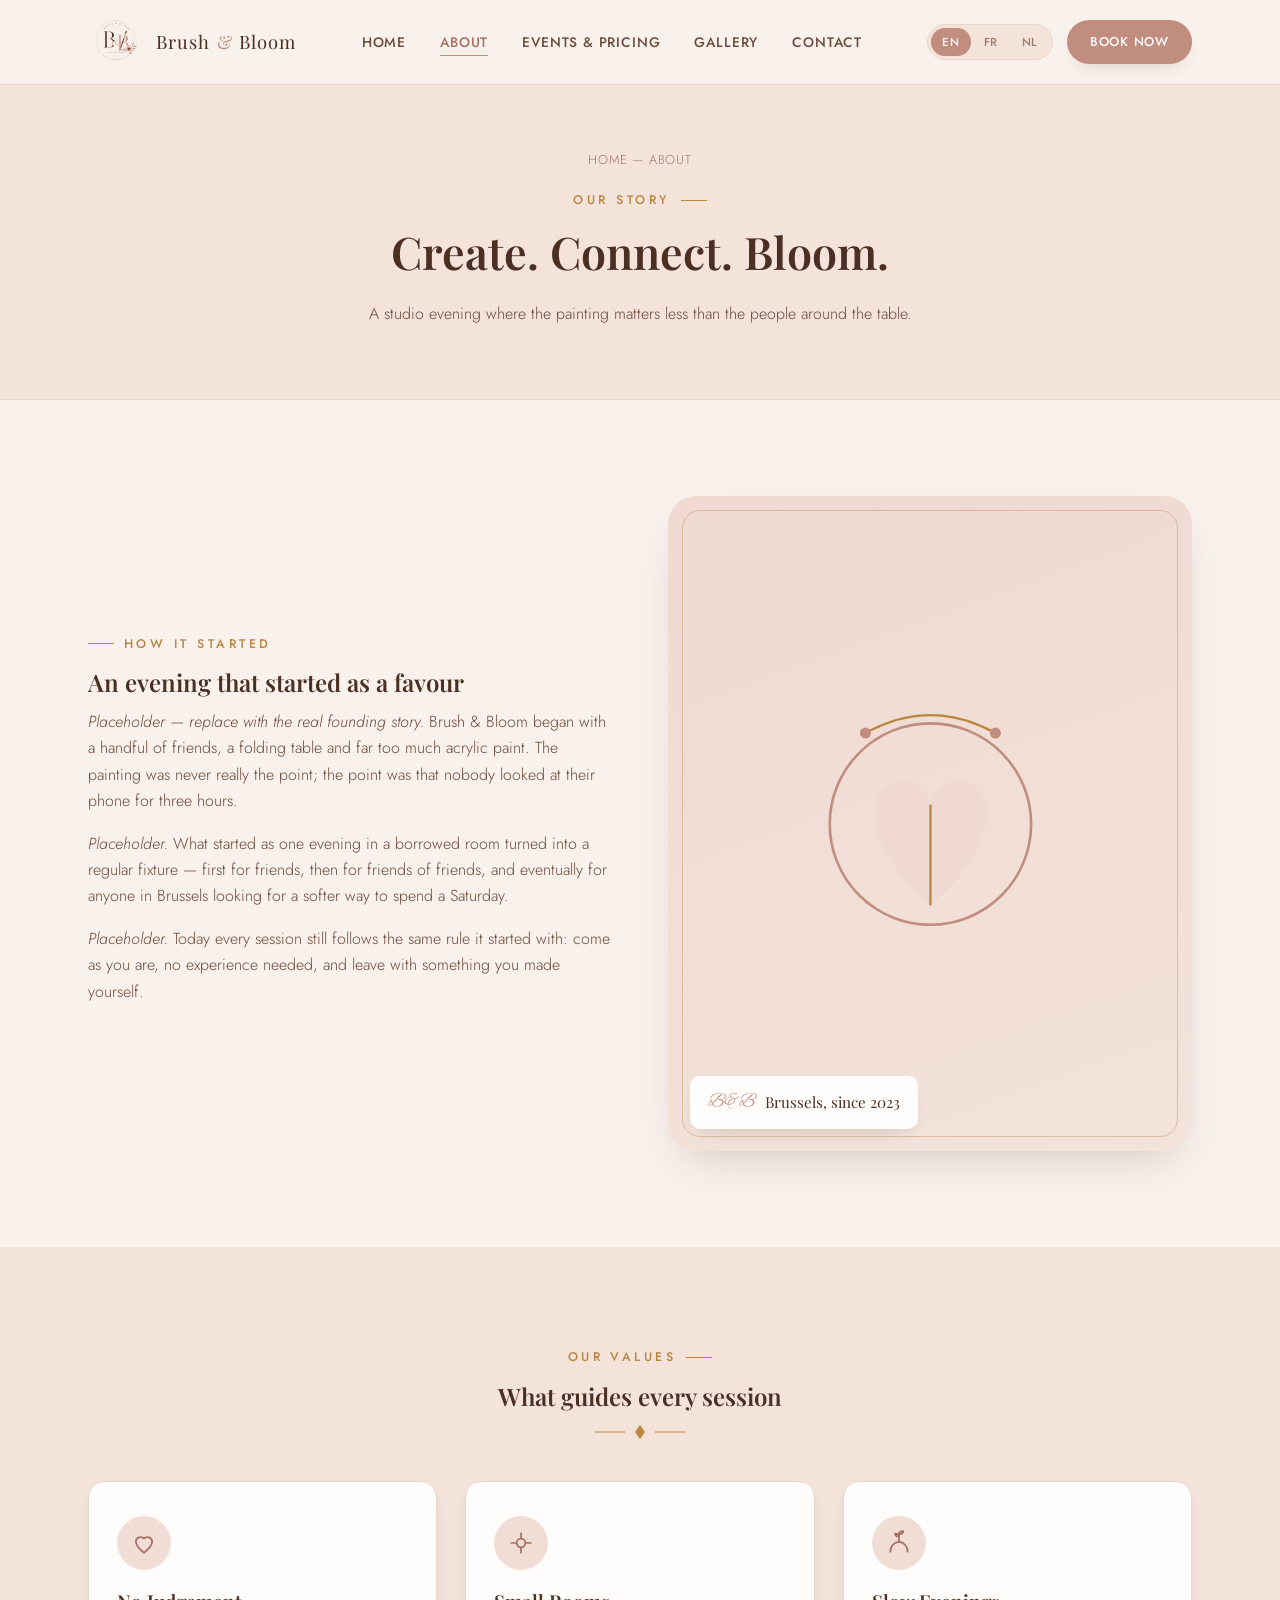
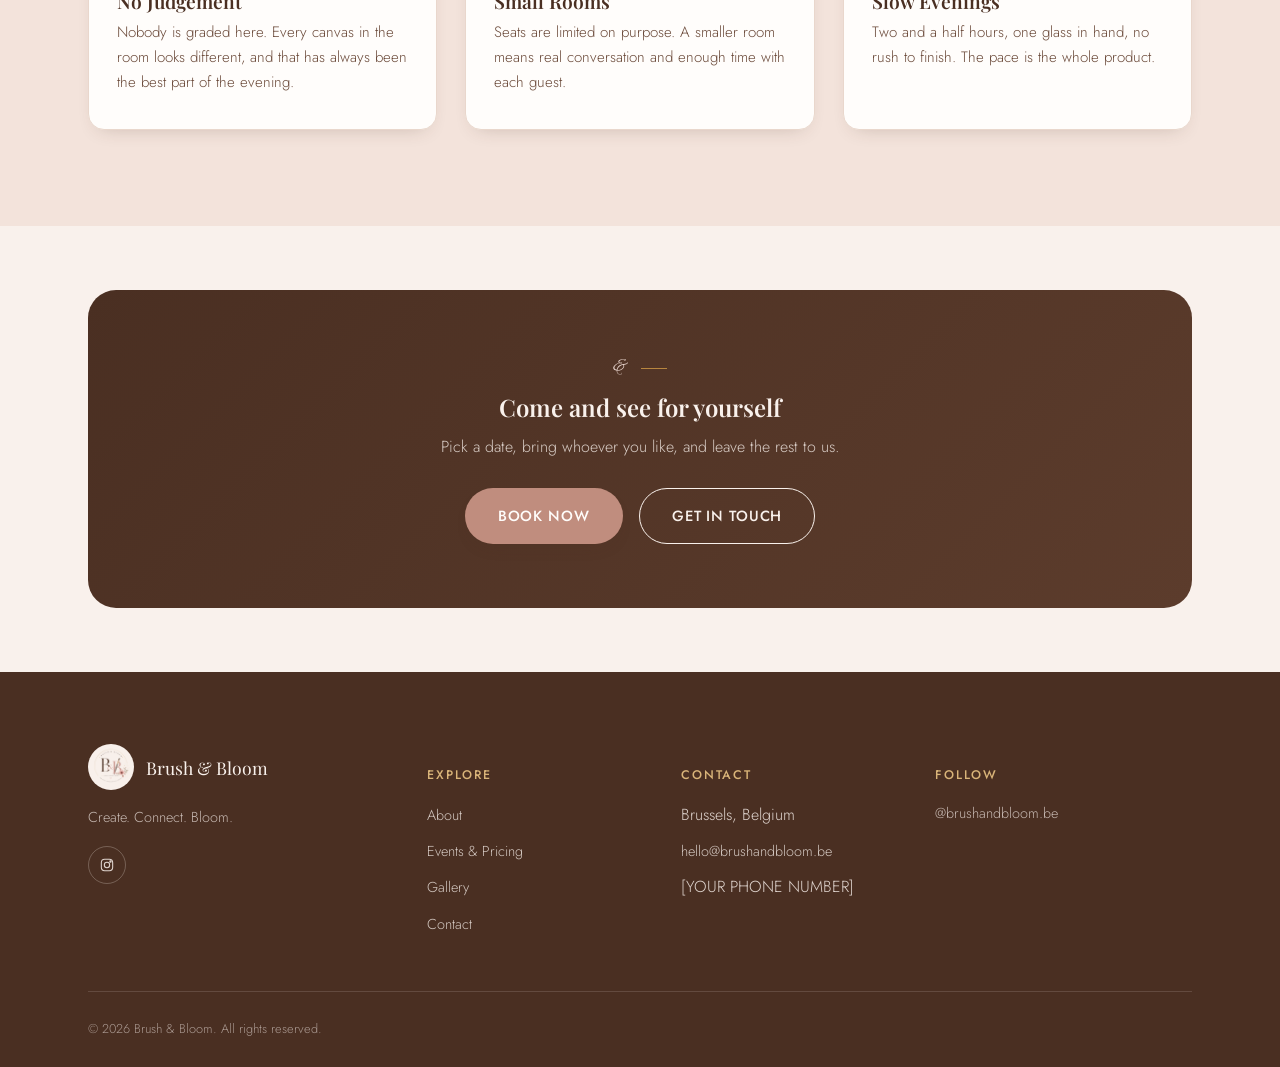
==== site/about.html @ 2450ecc4 "Build Brush & Bloom static site with booking panel Turns the design handoff into a deployable static" ====
<!DOCTYPE html>
<html lang="en">
<head>
<meta charset="UTF-8">
<meta name="viewport" content="width=device-width, initial-scale=1.0">
<title>About — Brush &amp; Bloom</title>
<meta name="description" content="The story behind Brush &amp; Bloom — relaxed paint &amp; sip evenings in Brussels, built around good company and no pressure to be an artist.">
<link rel="icon" href="images/favicon-32.png" sizes="32x32">
<link rel="apple-touch-icon" href="images/apple-touch-icon.png">
<link rel="stylesheet" href="css/style.css">
</head>
<body>

<header class="site-header">
  <div class="container">
    <nav class="nav">
      <a href="index.html" class="nav__brand">
        <img src="images/logo.png" alt="Brush & Bloom logo">
        <span class="nav__brand-text">Brush <span>&amp;</span> Bloom</span>
      </a>
      <ul class="nav__links">
        <li><a href="index.html" data-i18n="nav.home">Home</a></li>
        <li><a href="about.html" data-i18n="nav.about" aria-current="page">About</a></li>
        <li><a href="events.html" data-i18n="nav.events">Events &amp; Pricing</a></li>
        <li><a href="gallery.html" data-i18n="nav.gallery">Gallery</a></li>
        <li><a href="contact.html" data-i18n="nav.contact">Contact</a></li>
      </ul>
      <div class="nav__actions">
        <div class="lang-switch" role="group" aria-label="Language">
          <button type="button" data-lang="en" class="is-active">EN</button>
          <button type="button" data-lang="fr">FR</button>
          <button type="button" data-lang="nl">NL</button>
        </div>
        <a href="events.html#schedule" class="btn btn--primary btn--sm" data-book data-i18n="common.bookNow">Book Now</a>
        <button class="nav__toggle" aria-label="Menu" aria-expanded="false">
          <span></span><span></span><span></span>
        </button>
      </div>
    </nav>
  </div>
</header>

<main>

  <section class="page-hero">
    <div class="container" data-reveal>
      <p class="breadcrumb"><a href="index.html">Home</a> — About</p>
      <span class="eyebrow center" data-i18n="about.eyebrow">Our Story</span>
      <h1 data-i18n="about.title">Create. Connect. Bloom.</h1>
      <p class="lead max-560 mx-auto">A studio evening where the painting matters less than the people around the table.</p>
    </div>
  </section>

  <section class="section">
    <div class="container">
      <div class="grid-2" style="align-items:center;gap:56px;">
        <div data-reveal>
          <span class="eyebrow">How it started</span>
          <h2>An evening that started as a favour</h2>
          <p><em>Placeholder — replace with the real founding story.</em> Brush &amp; Bloom began with a handful of friends, a folding table and far too much acrylic paint. The painting was never really the point; the point was that nobody looked at their phone for three hours.</p>
          <p><em>Placeholder.</em> What started as one evening in a borrowed room turned into a regular fixture — first for friends, then for friends of friends, and eventually for anyone in Brussels looking for a softer way to spend a Saturday.</p>
          <p><em>Placeholder.</em> Today every session still follows the same rule it started with: come as you are, no experience needed, and leave with something you made yourself.</p>
        </div>
        <div data-reveal>
          <div class="hero__art">
            <svg viewBox="0 0 200 200" fill="none" xmlns="http://www.w3.org/2000/svg">
              <circle cx="100" cy="100" r="62" stroke="#C08D7E" stroke-width="1.6" fill="none"/>
              <path d="M100 150 C 74 128 66 108 66 94 a 17 17 0 0 1 34 -6 a 17 17 0 0 1 34 6 c 0 14 -8 34 -34 56 Z" fill="#EFD9D2"/>
              <path d="M100 88 V150" stroke="#B8863F" stroke-width="1.4"/>
              <path d="M60 44 Q 100 22 140 44" stroke="#B8863F" stroke-width="1.4" fill="none"/>
              <circle cx="60" cy="44" r="3.4" fill="#C08D7E"/>
              <circle cx="140" cy="44" r="3.4" fill="#C08D7E"/>
            </svg>
            <div class="hero__badge">
              <span class="script">B&amp;B</span>
              <span>Brussels, since 2023</span>
            </div>
          </div>
        </div>
      </div>
    </div>
  </section>

  <section class="section section--alt">
    <div class="container">
      <div class="text-center max-680 mx-auto" data-reveal>
        <span class="eyebrow center" data-i18n="about.values.eyebrow">Our Values</span>
        <h2 data-i18n="about.values.title">What guides every session</h2>
      </div>
      <div class="divider" aria-hidden="true">
        <svg viewBox="0 0 90 18" fill="none"><path d="M0 9H30" stroke="currentColor" stroke-width="1"/><path d="M60 9H90" stroke="currentColor" stroke-width="1"/><path d="M45 2 L50 9 L45 16 L40 9 Z" fill="currentColor"/></svg>
      </div>
      <div class="grid-3">
        <div class="card" data-reveal>
          <div class="card__icon">
            <svg viewBox="0 0 24 24" fill="none" stroke="currentColor" stroke-width="1.6" stroke-linecap="round" stroke-linejoin="round"><path d="M12 21c-4.5-3.5-7.5-6.8-7.5-10.2A4.3 4.3 0 0 1 12 8a4.3 4.3 0 0 1 7.5 2.8C19.5 14.2 16.5 17.5 12 21Z"/></svg>
          </div>
          <h3>No Judgement</h3>
          <p>Nobody is graded here. Every canvas in the room looks different, and that has always been the best part of the evening.</p>
        </div>
        <div class="card" data-reveal>
          <div class="card__icon">
            <svg viewBox="0 0 24 24" fill="none" stroke="currentColor" stroke-width="1.6" stroke-linecap="round" stroke-linejoin="round"><path d="M12 3v4"/><path d="M12 17v4"/><path d="M3 12h4"/><path d="M17 12h4"/><circle cx="12" cy="12" r="4"/></svg>
          </div>
          <h3>Small Rooms</h3>
          <p>Seats are limited on purpose. A smaller room means real conversation and enough time with each guest.</p>
        </div>
        <div class="card" data-reveal>
          <div class="card__icon">
            <svg viewBox="0 0 24 24" fill="none" stroke="currentColor" stroke-width="1.6" stroke-linecap="round" stroke-linejoin="round"><path d="M4 20c0-5 3.6-9 8-9s8 4 8 9"/><path d="M12 11V4"/><path d="M12 4c2.5 0 4-1.3 4-3-2.5 0-4 1.3-4 3Z"/><path d="M12 6c-2.2 0-3.6-1.1-3.6-2.6C10.6 3.4 12 4.5 12 6Z"/></svg>
          </div>
          <h3>Slow Evenings</h3>
          <p>Two and a half hours, one glass in hand, no rush to finish. The pace is the whole product.</p>
        </div>
      </div>
    </div>
  </section>

  <section class="section section--tight">
    <div class="container">
      <div class="cta-band" data-reveal>
        <span class="eyebrow center" style="color:var(--gold-soft)"><span class="script" style="color:var(--rose-pale)">&amp;</span></span>
        <h2>Come and see for yourself</h2>
        <p class="max-560 mx-auto">Pick a date, bring whoever you like, and leave the rest to us.</p>
        <div class="hero__actions" style="justify-content:center;margin-top:28px;">
          <a href="events.html#schedule" class="btn btn--primary" data-book data-i18n="common.bookNow">Book Now</a>
          <a href="contact.html" class="btn btn--outline-light" data-i18n="common.learnMore">Get in Touch</a>
        </div>
      </div>
    </div>
  </section>

</main>

<footer class="site-footer">
  <div class="container">
    <div class="footer__grid">
      <div>
        <div class="footer__brand">
          <img src="images/logo.png" alt="Brush & Bloom logo">
          <span>Brush &amp; Bloom</span>
        </div>
        <p data-i18n="footer.tagline">Create. Connect. Bloom.</p>
        <div class="social-row">
          <a href="https://www.instagram.com/brushandbloom.be/" target="_blank" rel="noopener" aria-label="Instagram">
            <svg viewBox="0 0 24 24" fill="none" stroke="currentColor" stroke-width="1.6"><rect x="3.5" y="3.5" width="17" height="17" rx="5"/><circle cx="12" cy="12" r="4"/><circle cx="17.2" cy="6.8" r="1"/></svg>
          </a>
        </div>
      </div>
      <div>
        <h5 data-i18n="footer.explore">Explore</h5>
        <ul>
          <li><a href="about.html" data-i18n="nav.about">About</a></li>
          <li><a href="events.html" data-i18n="nav.events">Events &amp; Pricing</a></li>
          <li><a href="gallery.html" data-i18n="nav.gallery">Gallery</a></li>
          <li><a href="contact.html" data-i18n="nav.contact">Contact</a></li>
        </ul>
      </div>
      <div>
        <h5 data-i18n="footer.contact">Contact</h5>
        <ul>
          <li>Brussels, Belgium</li>
          <li><a href="mailto:hello@brushandbloom.be">hello@brushandbloom.be</a></li>
          <li>[YOUR PHONE NUMBER]</li>
        </ul>
      </div>
      <div>
        <h5 data-i18n="footer.follow">Follow</h5>
        <p>@brushandbloom.be</p>
      </div>
    </div>
    <div class="footer__bottom">
      <span>&copy; <span data-year></span> Brush &amp; Bloom. <span data-i18n="footer.rights">All rights reserved.</span></span>
    </div>
  </div>
</footer>

<script src="js/sessions.js"></script>
<script src="js/booking-panel.js"></script>
<script src="js/main.js"></script>
</body>
</html>
---- site/css/style.css ----
/* =========================================================
   Brush & Bloom — Design System
   Romantic & botanical palette derived from the brand logo
   ========================================================= */

@import url('https://fonts.googleapis.com/css2?family=Playfair+Display:ital,wght@0,400;0,500;0,600;0,700;1,500&family=Cormorant+Garamond:ital,wght@0,400;0,500;0,600;1,500&family=Alex+Brush&family=Jost:wght@300;400;500;600&display=swap');

:root {
  /* Core palette — sampled from the Brush & Bloom logo */
  --cream: #f9f1ec;         /* matches logo background exactly */
  --cream-deep: #f3e3db;    /* alternating section background */
  --cream-line: #e9d7cc;    /* hairline borders on cream */
  --white: #fffdfb;

  --brown: #4a2f22;         /* headings / primary text */
  --brown-soft: #6b4a3a;    /* body copy */
  --brown-faint: #9c7d6c;   /* muted text */

  --rose: #c08d7e;          /* primary accent — buttons, links */
  --rose-deep: #a66f62;     /* hover / active */
  --rose-pale: #f0ddd6;     /* pale accent fill */

  --blush: #efd9d2;         /* card / soft block background */
  --gold: #b8863f;          /* fine accent lines, labels */
  --gold-soft: #d9b479;

  --shadow: 0 20px 45px -20px rgba(74, 47, 34, 0.25);
  --shadow-sm: 0 8px 20px -12px rgba(74, 47, 34, 0.3);

  --radius-lg: 28px;
  --radius-md: 16px;
  --radius-sm: 10px;

  --max-width: 1160px;

  --font-display: 'Playfair Display', 'Georgia', serif;
  --font-serif: 'Cormorant Garamond', 'Georgia', serif;
  --font-script: 'Alex Brush', cursive;
  --font-body: 'Jost', -apple-system, BlinkMacSystemFont, sans-serif;
}

/* ---------- Reset ---------- */
*, *::before, *::after { box-sizing: border-box; }
html { scroll-behavior: smooth; }
body {
  margin: 0;
  font-family: var(--font-body);
  color: var(--brown-soft);
  background: var(--cream);
  -webkit-font-smoothing: antialiased;
  line-height: 1.65;
  font-weight: 300;
}
img { max-width: 100%; display: block; }
a { color: inherit; text-decoration: none; }
ul { list-style: none; margin: 0; padding: 0; }
h1, h2, h3, h4 {
  font-family: var(--font-display);
  color: var(--brown);
  font-weight: 600;
  margin: 0 0 0.5em;
  line-height: 1.2;
}
p { margin: 0 0 1em; }
.container {
  max-width: var(--max-width);
  margin: 0 auto;
  padding: 0 28px;
}

/* ---------- Utility ---------- */
.eyebrow {
  display: inline-flex;
  align-items: center;
  gap: 10px;
  font-family: var(--font-body);
  font-size: 0.78rem;
  letter-spacing: 0.28em;
  text-transform: uppercase;
  color: var(--gold);
  font-weight: 500;
  margin-bottom: 14px;
}
.eyebrow::before, .eyebrow.center::after {
  content: "";
  width: 26px;
  height: 1px;
  background: var(--gold);
  display: inline-block;
}
.eyebrow.center { justify-content: center; }
.eyebrow.center::before { content: none; }

.section { padding: 96px 0; }
.section--tight { padding: 64px 0; }
.section--alt { background: var(--cream-deep); }
.section--brown {
  background: var(--brown);
  color: var(--cream);
}
.section--brown h2, .section--brown h3 { color: var(--cream); }

.text-center { text-align: center; }
.max-560 { max-width: 560px; }
.max-680 { max-width: 680px; }
.mx-auto { margin-left: auto; margin-right: auto; }

.script {
  font-family: var(--font-script);
  color: var(--rose);
  font-size: 1.6em;
  font-weight: 400;
  line-height: 1;
}

/* ---------- Buttons ---------- */
.btn {
  display: inline-flex;
  align-items: center;
  gap: 10px;
  font-family: var(--font-body);
  font-size: 0.92rem;
  letter-spacing: 0.06em;
  text-transform: uppercase;
  font-weight: 500;
  padding: 15px 32px;
  border-radius: 999px;
  border: 1px solid transparent;
  cursor: pointer;
  transition: transform 0.25s ease, box-shadow 0.25s ease, background 0.25s ease, color 0.25s ease;
}
.btn--primary {
  background: var(--rose);
  color: var(--white);
  box-shadow: var(--shadow-sm);
}
.btn--primary:hover { background: var(--rose-deep); transform: translateY(-2px); }
.btn--outline {
  background: transparent;
  border-color: var(--brown);
  color: var(--brown);
}
.btn--outline:hover { background: var(--brown); color: var(--cream); transform: translateY(-2px); }
.btn--outline-light {
  background: transparent;
  border-color: var(--cream);
  color: var(--cream);
}
.btn--outline-light:hover { background: var(--cream); color: var(--brown); }
.btn--sm { padding: 10px 22px; font-size: 0.8rem; }

/* ---------- Header / Nav ---------- */
.site-header {
  position: sticky;
  top: 0;
  z-index: 100;
  background: rgba(249, 241, 236, 0.92);
  backdrop-filter: blur(10px);
  border-bottom: 1px solid var(--cream-line);
}
.nav {
  display: flex;
  align-items: center;
  justify-content: space-between;
  padding: 14px 0;
}
.nav__brand {
  display: flex;
  align-items: center;
  gap: 12px;
}
.nav__brand img {
  height: 56px;
  width: 56px;
  border-radius: 50%;
  object-fit: cover;
}
.nav__brand-text {
  font-family: var(--font-display);
  font-size: 1.15rem;
  letter-spacing: 0.06em;
  color: var(--brown);
}
.nav__brand-text span { color: var(--rose); }
.nav__links {
  display: flex;
  align-items: center;
  gap: 34px;
}
.nav__links a {
  font-size: 0.86rem;
  letter-spacing: 0.06em;
  text-transform: uppercase;
  color: var(--brown-soft);
  font-weight: 500;
  position: relative;
  padding-bottom: 4px;
}
.nav__links a::after {
  content: "";
  position: absolute;
  left: 0; bottom: 0;
  width: 0%;
  height: 1px;
  background: var(--rose);
  transition: width 0.25s ease;
}
.nav__links a:hover::after,
.nav__links a[aria-current="page"]::after { width: 100%; }
.nav__links a[aria-current="page"] { color: var(--rose-deep); }

.nav__actions { display: flex; align-items: center; gap: 14px; }

.lang-switch {
  display: flex;
  gap: 2px;
  background: var(--cream-deep);
  border: 1px solid var(--cream-line);
  border-radius: 999px;
  padding: 3px;
}
.lang-switch button {
  border: none;
  background: transparent;
  font-family: var(--font-body);
  font-size: 0.72rem;
  letter-spacing: 0.05em;
  font-weight: 500;
  color: var(--brown-faint);
  padding: 6px 11px;
  border-radius: 999px;
  cursor: pointer;
  transition: background 0.2s ease, color 0.2s ease;
}
.lang-switch button.is-active {
  background: var(--rose);
  color: var(--white);
}

.nav__toggle {
  display: none;
  flex-direction: column;
  gap: 5px;
  background: none;
  border: none;
  cursor: pointer;
  padding: 6px;
}
.nav__toggle span {
  width: 24px;
  height: 2px;
  background: var(--brown);
  display: block;
  transition: transform 0.25s ease, opacity 0.25s ease;
}

/* ---------- Hero ---------- */
.hero {
  position: relative;
  padding: 84px 0 110px;
  overflow: hidden;
}
.hero__grid {
  display: grid;
  grid-template-columns: 1.05fr 0.95fr;
  gap: 56px;
  align-items: center;
}
.hero h1 {
  font-size: clamp(2.4rem, 4.6vw, 3.6rem);
  margin-bottom: 0.35em;
}
.hero h1 em {
  font-style: italic;
  color: var(--rose);
}
.hero p.lead {
  font-size: 1.08rem;
  color: var(--brown-soft);
  max-width: 480px;
}
.hero__actions {
  display: flex;
  gap: 16px;
  margin-top: 34px;
  flex-wrap: wrap;
}
.hero__meta {
  display: flex;
  gap: 28px;
  margin-top: 46px;
  flex-wrap: wrap;
}
.hero__meta div {
  border-left: 2px solid var(--gold-soft);
  padding-left: 14px;
}
.hero__meta strong {
  display: block;
  font-family: var(--font-display);
  font-size: 1.5rem;
  color: var(--brown);
}
.hero__meta span {
  font-size: 0.78rem;
  letter-spacing: 0.05em;
  text-transform: uppercase;
  color: var(--brown-faint);
}

.hero__art {
  position: relative;
  aspect-ratio: 4/5;
  border-radius: var(--radius-lg);
  background: linear-gradient(160deg, var(--blush) 0%, var(--cream-deep) 100%);
  display: flex;
  align-items: center;
  justify-content: center;
  box-shadow: var(--shadow);
  overflow: hidden;
}
.hero__art svg { width: 62%; height: 62%; }
.hero__art::after {
  content: "";
  position: absolute;
  inset: 14px;
  border: 1px solid rgba(184, 134, 63, 0.4);
  border-radius: calc(var(--radius-lg) - 10px);
  pointer-events: none;
}
.hero__badge {
  position: absolute;
  bottom: 22px;
  left: 22px;
  background: var(--white);
  border-radius: var(--radius-sm);
  padding: 14px 18px;
  box-shadow: var(--shadow-sm);
  display: flex;
  align-items: center;
  gap: 10px;
  font-family: var(--font-display);
  font-size: 0.95rem;
  color: var(--brown);
}
.hero__badge span.script { font-size: 1.3em; }

/* ---------- Feature / Info cards ---------- */
.grid-3 {
  display: grid;
  grid-template-columns: repeat(3, 1fr);
  gap: 28px;
}
.grid-2 {
  display: grid;
  grid-template-columns: 1fr 1fr;
  gap: 40px;
  align-items: center;
}
.card {
  background: var(--white);
  border-radius: var(--radius-md);
  padding: 34px 28px;
  box-shadow: var(--shadow-sm);
  border: 1px solid var(--cream-line);
}
.card__icon {
  width: 54px;
  height: 54px;
  border-radius: 50%;
  background: var(--rose-pale);
  display: flex;
  align-items: center;
  justify-content: center;
  margin-bottom: 20px;
  color: var(--rose-deep);
}
.card__icon svg { width: 26px; height: 26px; }
.card h3 { font-size: 1.2rem; margin-bottom: 0.4em; }
.card p { font-size: 0.94rem; color: var(--brown-soft); margin-bottom: 0; }

/* ---------- Steps ---------- */
.steps {
  display: grid;
  grid-template-columns: repeat(4, 1fr);
  gap: 24px;
  counter-reset: step;
}
.step {
  text-align: center;
  padding: 0 10px;
}
.step__num {
  counter-increment: step;
  width: 46px;
  height: 46px;
  margin: 0 auto 18px;
  border-radius: 50%;
  border: 1px solid var(--gold);
  color: var(--gold);
  font-family: var(--font-display);
  display: flex;
  align-items: center;
  justify-content: center;
  font-size: 1.05rem;
}
.step__num::before { content: counter(step); }
.step h4 { font-size: 1.05rem; margin-bottom: 0.35em; }
.step p { font-size: 0.9rem; color: var(--brown-faint); }

/* ---------- Divider ---------- */
.divider {
  display: flex;
  align-items: center;
  justify-content: center;
  gap: 16px;
  margin: 8px 0 40px;
}
.divider svg { width: 90px; height: 18px; color: var(--gold); }

/* ---------- Testimonials ---------- */
.testimonial {
  background: var(--white);
  border-radius: var(--radius-md);
  padding: 32px;
  box-shadow: var(--shadow-sm);
  border: 1px solid var(--cream-line);
  height: 100%;
}
.testimonial__stars { color: var(--gold); letter-spacing: 3px; margin-bottom: 14px; font-size: 0.95rem; }
.testimonial p.quote {
  font-family: var(--font-serif);
  font-size: 1.18rem;
  font-style: italic;
  color: var(--brown);
}
.testimonial__author {
  display: flex;
  align-items: center;
  gap: 12px;
  margin-top: 18px;
}
.testimonial__avatar {
  width: 42px; height: 42px; border-radius: 50%;
  background: var(--rose-pale);
  display: flex; align-items: center; justify-content: center;
  font-family: var(--font-display);
  color: var(--rose-deep);
  font-size: 0.95rem;
}
.testimonial__author strong { display: block; font-size: 0.92rem; color: var(--brown); }
.testimonial__author span { font-size: 0.78rem; color: var(--brown-faint); }

/* ---------- CTA band ---------- */
.cta-band {
  border-radius: var(--radius-lg);
  background: linear-gradient(135deg, var(--brown) 0%, #5c3c2c 100%);
  color: var(--cream);
  padding: 64px 56px;
  text-align: center;
  position: relative;
  overflow: hidden;
}
.cta-band h2 { color: var(--cream); }
.cta-band p { color: rgba(249, 241, 236, 0.8); }

/* ---------- Footer ---------- */
.site-footer {
  background: var(--brown);
  color: rgba(249, 241, 236, 0.85);
  padding: 72px 0 28px;
}
.footer__grid {
  display: grid;
  grid-template-columns: 1.4fr 1fr 1fr 1.2fr;
  gap: 40px;
  padding-bottom: 44px;
  border-bottom: 1px solid rgba(249, 241, 236, 0.14);
}
.footer__brand { display: flex; align-items: center; gap: 12px; margin-bottom: 16px; }
.footer__brand img { height: 46px; width: 46px; border-radius: 50%; }
.footer__brand span { font-family: var(--font-display); font-size: 1.1rem; color: var(--cream); }
.site-footer h5 {
  font-family: var(--font-body);
  font-size: 0.78rem;
  letter-spacing: 0.14em;
  text-transform: uppercase;
  color: var(--gold-soft);
  margin-bottom: 16px;
  font-weight: 500;
}
.site-footer p { font-size: 0.9rem; color: rgba(249, 241, 236, 0.7); }
.site-footer ul li { margin-bottom: 10px; }
.site-footer ul li a { font-size: 0.9rem; color: rgba(249, 241, 236, 0.78); transition: color 0.2s ease; }
.site-footer ul li a:hover { color: var(--cream); }
.social-row { display: flex; gap: 12px; margin-top: 16px; }
.social-row a {
  width: 38px; height: 38px;
  border: 1px solid rgba(249, 241, 236, 0.25);
  border-radius: 50%;
  display: flex; align-items: center; justify-content: center;
  transition: background 0.2s ease, border-color 0.2s ease;
}
.social-row a:hover { background: var(--rose); border-color: var(--rose); }
.social-row svg { width: 16px; height: 16px; }
.footer__bottom {
  display: flex;
  justify-content: space-between;
  align-items: center;
  padding-top: 26px;
  font-size: 0.8rem;
  color: rgba(249, 241, 236, 0.55);
  flex-wrap: wrap;
  gap: 10px;
}
.footer__bottom a { color: rgba(249, 241, 236, 0.7); }

/* ---------- Page header (inner pages) ---------- */
.page-hero {
  padding: 64px 0 56px;
  text-align: center;
  background: var(--cream-deep);
  border-bottom: 1px solid var(--cream-line);
}
.page-hero h1 { font-size: clamp(2rem, 4vw, 2.8rem); }
.breadcrumb {
  font-size: 0.8rem;
  letter-spacing: 0.06em;
  text-transform: uppercase;
  color: var(--brown-faint);
  margin-bottom: 16px;
}
.breadcrumb a { color: var(--rose-deep); }

/* ---------- Gallery ---------- */
.gallery-grid {
  display: grid;
  grid-template-columns: repeat(3, 1fr);
  gap: 22px;
}
.gallery-grid .g-tall { grid-row: span 2; }
.gallery-tile {
  position: relative;
  border-radius: var(--radius-md);
  overflow: hidden;
  display: flex;
  align-items: center;
  justify-content: center;
  min-height: 220px;
  box-shadow: var(--shadow-sm);
}
.gallery-tile svg { width: 40%; height: 40%; opacity: 0.9; }
.gallery-tile .g-caption {
  position: absolute;
  left: 0; right: 0; bottom: 0;
  padding: 16px 18px;
  background: linear-gradient(0deg, rgba(74,47,34,0.55), transparent);
  color: var(--cream);
  font-size: 0.82rem;
  letter-spacing: 0.04em;
  opacity: 0;
  transform: translateY(6px);
  transition: opacity 0.25s ease, transform 0.25s ease;
}
.gallery-tile:hover .g-caption { opacity: 1; transform: translateY(0); }
.gallery-note {
  background: var(--blush);
  border: 1px dashed var(--rose);
  border-radius: var(--radius-md);
  padding: 22px 26px;
  font-size: 0.92rem;
  color: var(--brown-soft);
  margin-top: 40px;
}

/* ---------- Pricing ---------- */
.pricing-grid {
  display: grid;
  grid-template-columns: repeat(3, 1fr);
  gap: 28px;
  align-items: stretch;
}
.price-card {
  background: var(--white);
  border-radius: var(--radius-md);
  padding: 38px 30px;
  border: 1px solid var(--cream-line);
  box-shadow: var(--shadow-sm);
  display: flex;
  flex-direction: column;
  height: 100%;
}
.price-card--featured {
  background: var(--brown);
  color: var(--cream);
  transform: translateY(-10px);
  box-shadow: var(--shadow);
}
.price-card--featured h3, .price-card--featured .price-card__amount { color: var(--cream); }
.price-card--featured .price-card__desc { color: rgba(249,241,236,0.75); }
.price-card--featured ul li { border-color: rgba(249,241,236,0.15); }
.price-card__tag {
  align-self: flex-start;
  background: var(--rose);
  color: var(--white);
  font-size: 0.7rem;
  letter-spacing: 0.08em;
  text-transform: uppercase;
  padding: 5px 12px;
  border-radius: 999px;
  margin-bottom: 16px;
}
.price-card__amount {
  font-family: var(--font-display);
  font-size: 2.3rem;
  color: var(--brown);
  margin: 6px 0 4px;
}
.price-card__amount span { font-size: 0.95rem; font-family: var(--font-body); color: var(--brown-faint); }
.price-card__desc { font-size: 0.9rem; color: var(--brown-faint); margin-bottom: 22px; }
.price-card ul { margin-bottom: 26px; flex-grow: 1; }
.price-card ul li {
  padding: 10px 0;
  border-bottom: 1px solid var(--cream-line);
  font-size: 0.9rem;
  display: flex;
  gap: 10px;
  align-items: flex-start;
}
.price-card ul li svg { width: 16px; height: 16px; margin-top: 3px; flex-shrink: 0; color: var(--rose); }
.price-card--featured ul li svg { color: var(--gold-soft); }

/* ---------- Event schedule list ---------- */
.event-row {
  display: grid;
  grid-template-columns: 110px 1fr auto;
  gap: 24px;
  align-items: center;
  padding: 22px 0;
  border-bottom: 1px solid var(--cream-line);
}
.event-row:first-child { border-top: 1px solid var(--cream-line); }
.event-row__date {
  background: var(--blush);
  border-radius: var(--radius-sm);
  text-align: center;
  padding: 10px 6px;
}
.event-row__date strong { display: block; font-family: var(--font-display); font-size: 1.4rem; color: var(--brown); }
.event-row__date span { font-size: 0.72rem; text-transform: uppercase; letter-spacing: 0.06em; color: var(--rose-deep); }
.event-row h4 { margin-bottom: 4px; font-size: 1.1rem; }
.event-row p { margin: 0; font-size: 0.86rem; color: var(--brown-faint); }
.tag-row { display: flex; gap: 8px; margin-top: 8px; }
.tag {
  font-size: 0.72rem;
  letter-spacing: 0.04em;
  text-transform: uppercase;
  background: var(--cream-deep);
  color: var(--brown-soft);
  padding: 4px 10px;
  border-radius: 999px;
}

/* ---------- FAQ ---------- */
.faq-item {
  border-bottom: 1px solid var(--cream-line);
}
.faq-item summary {
  cursor: pointer;
  list-style: none;
  padding: 22px 0;
  font-family: var(--font-display);
  font-size: 1.05rem;
  color: var(--brown);
  display: flex;
  justify-content: space-between;
  align-items: center;
  gap: 20px;
}
.faq-item summary::-webkit-details-marker { display: none; }
.faq-item summary .faq-icon {
  flex-shrink: 0;
  width: 28px; height: 28px;
  border-radius: 50%;
  border: 1px solid var(--rose);
  color: var(--rose);
  display: flex; align-items: center; justify-content: center;
  transition: transform 0.25s ease, background 0.25s ease, color 0.25s ease;
  font-size: 1rem;
}
.faq-item[open] summary .faq-icon { transform: rotate(45deg); background: var(--rose); color: var(--white); }
.faq-item p { padding-bottom: 22px; margin: 0; color: var(--brown-soft); font-size: 0.94rem; max-width: 720px; }

/* ---------- Forms ---------- */
.form-grid {
  display: grid;
  grid-template-columns: 1fr 1fr;
  gap: 20px;
}
.form-field { display: flex; flex-direction: column; gap: 8px; margin-bottom: 20px; }
.form-field.full { grid-column: 1 / -1; }
.form-field label {
  font-size: 0.78rem;
  letter-spacing: 0.06em;
  text-transform: uppercase;
  color: var(--brown-faint);
  font-weight: 500;
}
.form-field input,
.form-field select,
.form-field textarea {
  font-family: var(--font-body);
  font-size: 0.96rem;
  padding: 13px 16px;
  border: 1px solid var(--cream-line);
  border-radius: var(--radius-sm);
  background: var(--white);
  color: var(--brown);
  resize: vertical;
}
.form-field input:focus,
.form-field select:focus,
.form-field textarea:focus {
  outline: none;
  border-color: var(--rose);
  box-shadow: 0 0 0 3px var(--rose-pale);
}
.form-note { font-size: 0.82rem; color: var(--brown-faint); margin-top: 10px; }

.contact-info-card {
  background: var(--white);
  border-radius: var(--radius-md);
  padding: 32px;
  border: 1px solid var(--cream-line);
  box-shadow: var(--shadow-sm);
}
.contact-info-row {
  display: flex;
  gap: 16px;
  align-items: flex-start;
  padding: 16px 0;
  border-bottom: 1px solid var(--cream-line);
}
.contact-info-row:last-child { border-bottom: none; }
.contact-info-row .card__icon { margin-bottom: 0; width: 44px; height: 44px; flex-shrink: 0; }
.contact-info-row h5 { margin: 0 0 4px; font-family: var(--font-display); font-size: 1rem; color: var(--brown); }
.contact-info-row p { margin: 0; font-size: 0.9rem; }
.map-frame {
  border-radius: var(--radius-md);
  overflow: hidden;
  border: 1px solid var(--cream-line);
  aspect-ratio: 16/9;
  background: var(--cream-deep);
  display: flex;
  align-items: center;
  justify-content: center;
  color: var(--brown-faint);
  font-size: 0.85rem;
  text-align: center;
  padding: 20px;
}

/* ---------- Entrance animation ----------
   Pure CSS, runs on load — never depends on scroll position or JS,
   so content is always visible (fill-mode: both keeps the end state,
   and everything is visible by default outside the media query). */
@media (prefers-reduced-motion: no-preference) {
  [data-reveal] {
    animation: reveal-fade 0.7s ease both;
  }
  @keyframes reveal-fade {
    from { opacity: 0; transform: translateY(14px); }
    to { opacity: 1; transform: translateY(0); }
  }
}

/* ---------- Responsive ---------- */
@media (max-width: 980px) {
  .hero__grid { grid-template-columns: 1fr; }
  .hero__art { max-width: 460px; margin: 0 auto; }
  .grid-3, .steps, .pricing-grid { grid-template-columns: repeat(2, 1fr); }
  .footer__grid { grid-template-columns: 1fr 1fr; }
  .gallery-grid { grid-template-columns: repeat(2, 1fr); }
  .price-card--featured { transform: none; }
  .grid-2 { grid-template-columns: 1fr; }
}

@media (max-width: 760px) {
  .nav__links, .nav__actions .lang-switch { display: none; }
  .nav__toggle { display: flex; }
  .nav.is-open .nav__links {
    display: flex;
    flex-direction: column;
    position: absolute;
    top: 100%;
    left: 0; right: 0;
    background: var(--cream);
    padding: 24px 28px 30px;
    border-bottom: 1px solid var(--cream-line);
    gap: 18px;
    box-shadow: var(--shadow-sm);
  }
  .nav.is-open .nav__actions .lang-switch { display: flex; margin-top: 4px; }
  .grid-3, .steps, .pricing-grid, .gallery-grid { grid-template-columns: 1fr; }
  .price-card--featured { transform: none; }
  .footer__grid { grid-template-columns: 1fr; gap: 30px; }
  .event-row { grid-template-columns: 70px 1fr; }
  .event-row .btn { grid-column: 1 / -1; justify-self: start; margin-top: 6px; }
  .form-grid { grid-template-columns: 1fr; }
  .cta-band { padding: 48px 26px; }
  .section { padding: 64px 0; }
}

/* =========================================================
   Booking panel — site-wide slide-over
   Recreated from `Booking Panel.dc.html` using the tokens
   above instead of the prototype's inline styles.
   ========================================================= */

/* The handoff specifies z-index 90/91, which was measured against the
   prototype's static page shell. The real site's header is sticky at
   z-index 100, so the panel sits above that instead. */
.bb-scrim {
  position: fixed;
  inset: 0;
  z-index: 200;
  background: rgba(74, 47, 34, 0.42);
  backdrop-filter: blur(2px);
  border: 0;
  padding: 0;
  width: 100%;
  cursor: pointer;
  animation: bbFade 0.25s ease;
}

.bb-panel {
  position: fixed;
  top: 0; right: 0; bottom: 0;
  z-index: 201;
  width: 100%;
  max-width: 468px;
  background: var(--white);
  box-shadow: -30px 0 60px -30px rgba(74, 47, 34, 0.45);
  display: flex;
  flex-direction: column;
  animation: bbSlide 0.32s cubic-bezier(0.22, 1, 0.36, 1);
}

@keyframes bbFade  { from { opacity: 0; }                               to { opacity: 1; } }
@keyframes bbSlide { from { transform: translateX(32px); opacity: 0; }  to { transform: translateX(0); opacity: 1; } }
@keyframes bbStep  { from { transform: translateY(8px);  opacity: 0; }  to { transform: translateY(0);  opacity: 1; } }

/* ---------- Header ---------- */
.bb-panel__header {
  display: flex;
  justify-content: space-between;
  align-items: flex-start;
  gap: 20px;
  padding: 22px 28px 18px;
  border-bottom: 1px solid var(--cream-line);
}
.bb-counter {
  display: block;
  font-size: 0.72rem;
  letter-spacing: 0.22em;
  text-transform: uppercase;
  color: var(--gold);
  font-weight: 500;
  margin-bottom: 6px;
}
.bb-title {
  font-family: var(--font-display);
  font-weight: 600;
  font-size: 1.32rem;
  color: var(--brown);
  line-height: 1.2;
  margin: 0;
}
.bb-title:focus { outline: none; }
.bb-close {
  flex-shrink: 0;
  width: 34px;
  height: 34px;
  border-radius: 50%;
  border: 1px solid var(--cream-line);
  background: transparent;
  color: var(--brown-faint);
  font-size: 1.1rem;
  line-height: 1;
  cursor: pointer;
  display: flex;
  align-items: center;
  justify-content: center;
  transition: background 0.2s ease, color 0.2s ease;
}
.bb-close:hover { background: var(--cream-deep); color: var(--brown); }

/* ---------- Progress rail ---------- */
.bb-rail {
  display: flex;
  gap: 6px;
  padding: 14px 28px 0;
}
.bb-rail span {
  flex: 1;
  height: 3px;
  border-radius: 999px;
  background: var(--cream-line);
  transition: background 0.3s ease;
}
.bb-rail span.is-done { background: var(--rose); }

/* ---------- Body ---------- */
.bb-body {
  flex: 1;
  overflow-y: auto;
  padding: 26px 28px 30px;
  animation: bbStep 0.3s ease;
}

/* ---------- Step 1: session cards ---------- */
.bb-session {
  display: grid;
  grid-template-columns: 52px 1fr auto;
  gap: 14px;
  align-items: center;
  width: 100%;
  text-align: left;
  padding: 14px 16px;
  border: 1px solid var(--cream-line);
  border-radius: 14px;
  background: var(--white);
  cursor: pointer;
  margin-bottom: 12px;
  font-family: inherit;
  transition: border-color 0.2s ease, background 0.2s ease;
}
.bb-session:hover { border-color: var(--rose); background: var(--cream); }
.bb-session__date {
  background: var(--blush);
  border-radius: 9px;
  text-align: center;
  padding: 7px 4px;
}
.bb-session__date strong { display: block; font-family: var(--font-display); font-size: 1.05rem; color: var(--brown); }
.bb-session__date span { font-size: 0.62rem; text-transform: uppercase; letter-spacing: 0.08em; color: var(--rose-deep); }
.bb-session__title { font-family: var(--font-display); font-size: 0.98rem; color: var(--brown); margin: 0 0 2px; }
.bb-session__meta { font-size: 0.8rem; color: var(--brown-faint); margin: 0; }
.bb-session__price { font-family: var(--font-display); font-size: 0.98rem; color: var(--rose-deep); }

/* ---------- Step 2: seats ---------- */
.bb-summary {
  background: var(--cream);
  border: 1px solid var(--cream-line);
  border-radius: 14px;
  padding: 18px 20px;
}
.bb-summary h4 { font-size: 1.05rem; margin: 0 0 6px; }
.bb-summary p { margin: 0; font-size: 0.86rem; color: var(--brown-faint); }

.bb-label {
  display: block;
  font-size: 0.76rem;
  letter-spacing: 0.14em;
  text-transform: uppercase;
  color: var(--brown-faint);
  font-weight: 500;
  margin: 26px 0 12px;
}

.bb-stepper {
  display: flex;
  align-items: center;
  justify-content: space-between;
  border: 1px solid var(--cream-line);
  border-radius: 14px;
  padding: 12px 16px;
}
.bb-stepper button {
  width: 40px;
  height: 40px;
  border-radius: 50%;
  border: 1px solid var(--cream-line);
  background: transparent;
  color: var(--brown);
  font-size: 1.2rem;
  line-height: 1;
  cursor: pointer;
  transition: background 0.2s ease;
}
.bb-stepper button:hover { background: var(--cream-deep); }
.bb-stepper button:disabled { opacity: 0.4; cursor: not-allowed; }
.bb-stepper button:disabled:hover { background: transparent; }
.bb-stepper__count { text-align: center; }
.bb-stepper__count strong {
  display: block;
  font-family: var(--font-display);
  font-weight: 600;
  font-size: 1.6rem;
  color: var(--brown);
  line-height: 1.1;
}
.bb-stepper__count span {
  font-size: 0.76rem;
  letter-spacing: 0.08em;
  text-transform: uppercase;
  color: var(--brown-faint);
}
.bb-hint { font-size: 0.82rem; color: var(--brown-faint); margin: 12px 0 0; }

.bb-total {
  display: flex;
  justify-content: space-between;
  align-items: baseline;
  margin-top: 26px;
  padding-top: 18px;
  border-top: 1px solid var(--cream-line);
}
.bb-total__math { font-size: 0.88rem; color: var(--brown-faint); }
.bb-total__sum { font-family: var(--font-display); font-weight: 600; font-size: 1.5rem; color: var(--brown); }

/* ---------- Step 3: details ---------- */
.bb-intro { font-size: 0.92rem; margin: 0 0 20px; }
.bb-fields { display: grid; grid-template-columns: 1fr 1fr; gap: 16px; }
.bb-field { display: flex; flex-direction: column; gap: 7px; }
.bb-field.full { grid-column: 1 / -1; }
.bb-field label {
  font-size: 0.74rem;
  letter-spacing: 0.08em;
  text-transform: uppercase;
  color: var(--brown-faint);
  font-weight: 500;
}
.bb-field input {
  font-family: var(--font-body);
  font-size: 0.95rem;
  padding: 12px 15px;
  border: 1px solid var(--cream-line);
  border-radius: var(--radius-sm);
  background: var(--white);
  color: var(--brown);
}
.bb-field input:focus {
  border-color: var(--rose);
  box-shadow: 0 0 0 3px var(--rose-pale);
  outline: none;
}
.bb-field input[aria-invalid="true"] { border-color: var(--rose-deep); }

.bb-optin {
  display: flex;
  gap: 11px;
  align-items: flex-start;
  margin-top: 22px;
  font-size: 0.86rem;
  color: var(--brown-soft);
  cursor: pointer;
}
.bb-optin input {
  width: 16px;
  height: 16px;
  margin: 4px 0 0;
  accent-color: var(--rose);
  flex-shrink: 0;
}

.bb-error {
  font-size: 0.86rem;
  color: var(--rose-deep);
  background: var(--rose-pale);
  border-radius: var(--radius-sm);
  padding: 11px 14px;
  margin-top: 18px;
}

/* ---------- Step 4: review ---------- */
.bb-review__rows { margin-top: 16px; border-top: 1px solid var(--cream-line); padding-top: 14px; }
.bb-review__row {
  display: flex;
  justify-content: space-between;
  gap: 18px;
  font-size: 0.88rem;
  margin-bottom: 9px;
}
.bb-review__row span { color: var(--brown-faint); flex-shrink: 0; }
.bb-review__row strong { color: var(--brown); font-weight: 400; text-align: right; word-break: break-word; }
.bb-review__total {
  display: flex;
  justify-content: space-between;
  align-items: baseline;
  margin-top: 14px;
  padding-top: 14px;
  border-top: 1px solid var(--cream-line);
}
.bb-review__total span { font-size: 0.88rem; color: var(--brown-faint); }
.bb-review__total strong { font-family: var(--font-display); font-weight: 600; font-size: 1.35rem; color: var(--brown); }

.bb-note {
  margin-top: 22px;
  border: 1px dashed var(--rose);
  border-radius: 14px;
  padding: 20px;
}
.bb-note__eyebrow {
  display: block;
  font-size: 0.74rem;
  letter-spacing: 0.16em;
  text-transform: uppercase;
  color: var(--gold);
  font-weight: 500;
  margin-bottom: 14px;
}
.bb-note ol { display: flex; flex-direction: column; gap: 11px; counter-reset: bbnote; }
.bb-note li {
  display: flex;
  gap: 12px;
  font-size: 0.88rem;
  color: var(--brown-soft);
  counter-increment: bbnote;
}
.bb-note li::before {
  content: counter(bbnote) ".";
  font-family: var(--font-display);
  color: var(--rose);
  flex-shrink: 0;
}
.bb-note p { margin: 0; font-size: 0.88rem; color: var(--brown-soft); }

/* ---------- Footer ---------- */
.bb-panel__footer {
  border-top: 1px solid var(--cream-line);
  padding: 18px 28px 22px;
  background: var(--white);
}
.bb-panel__footer .btn { width: 100%; justify-content: center; }
.bb-panel__footer .btn:disabled {
  opacity: 0.45;
  cursor: not-allowed;
  transform: none;
  background: var(--rose);
}
.bb-actions {
  display: flex;
  justify-content: center;
  align-items: center;
  gap: 18px;
  margin-top: 14px;
  flex-wrap: wrap;
}
.bb-back {
  border: 0;
  background: none;
  font-family: var(--font-body);
  font-size: 0.82rem;
  color: var(--brown-faint);
  cursor: pointer;
  padding: 0;
  transition: color 0.2s ease;
}
.bb-back:hover { color: var(--brown); }
.bb-reassure { font-size: 0.76rem; color: #c4a99a; white-space: nowrap; }

/* Scroll lock while the panel is open */
body.bb-open { overflow: hidden; }

@media (prefers-reduced-motion: reduce) {
  .bb-scrim, .bb-panel, .bb-body { animation: none; }
}

@media (max-width: 420px) {
  .bb-panel__header, .bb-rail, .bb-body, .bb-panel__footer { padding-left: 20px; padding-right: 20px; }
  .bb-fields { grid-template-columns: 1fr; }
  .bb-reassure { white-space: normal; text-align: center; }
}
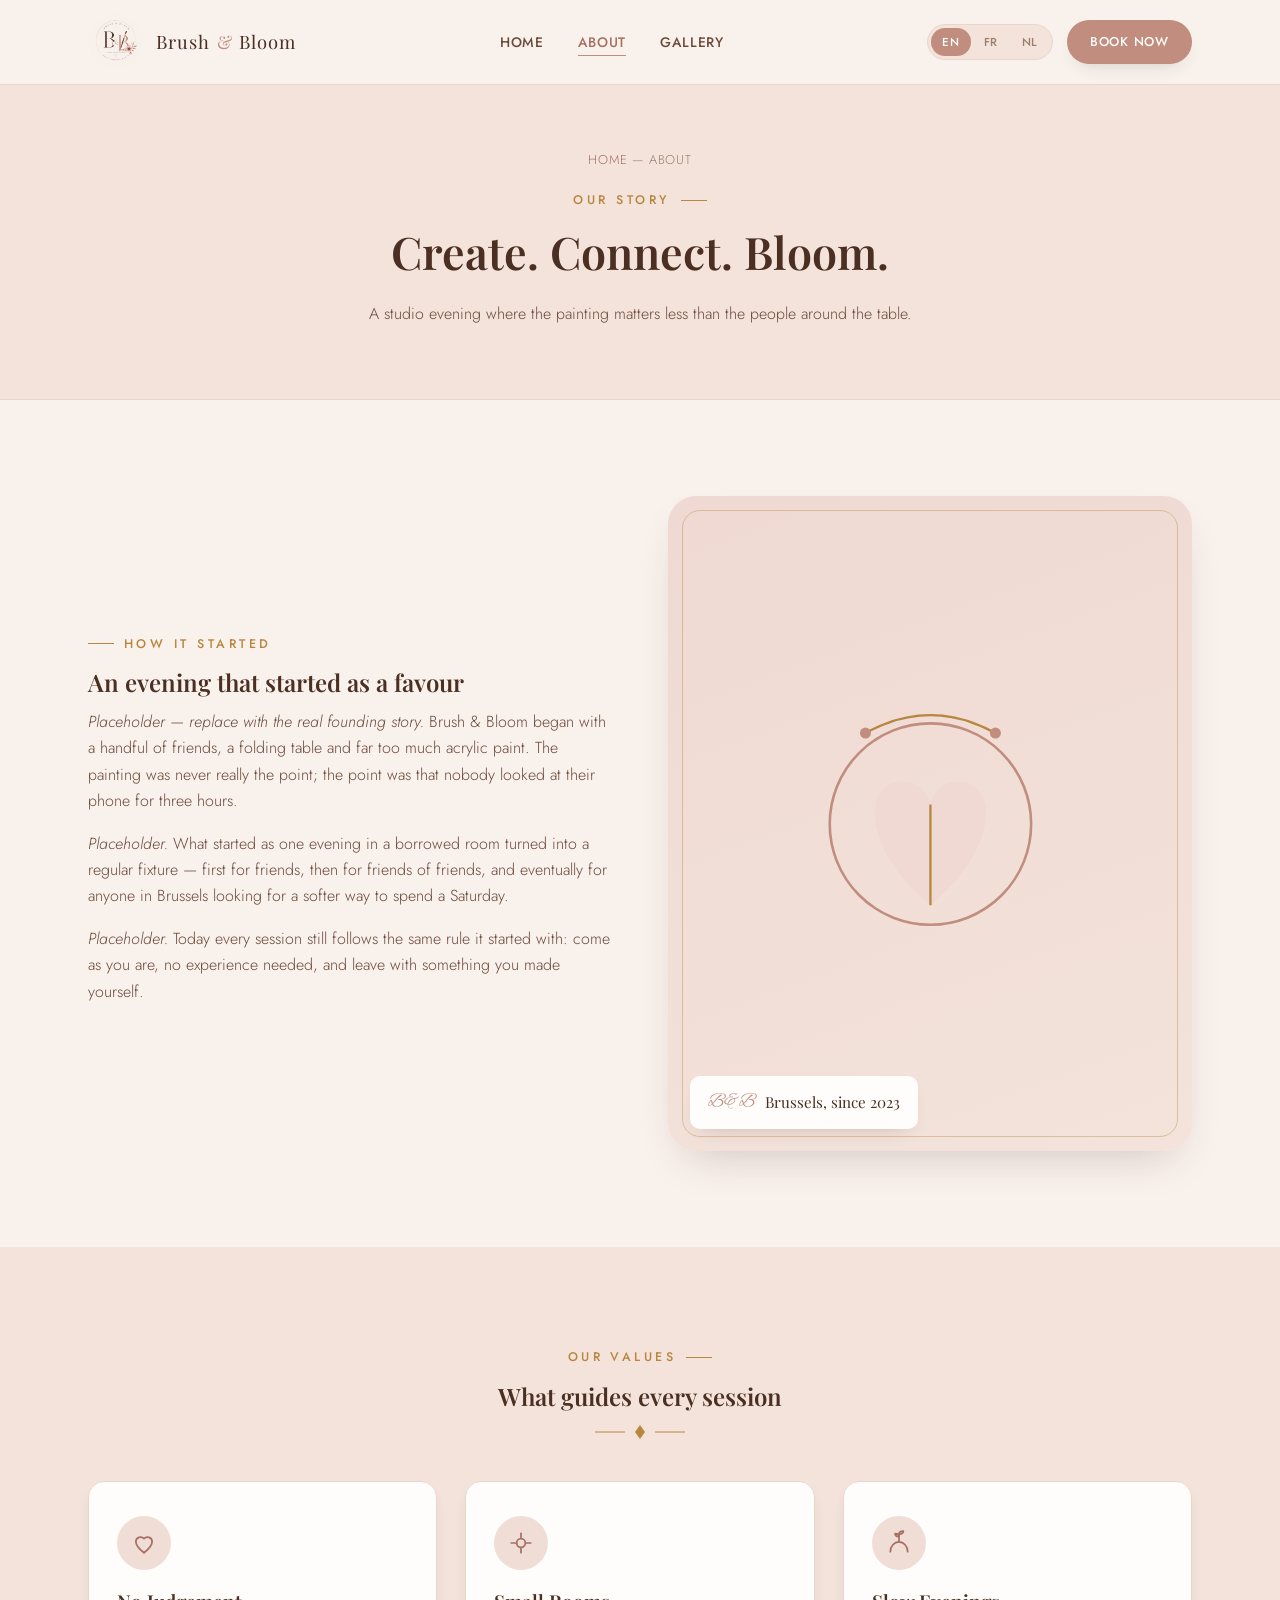
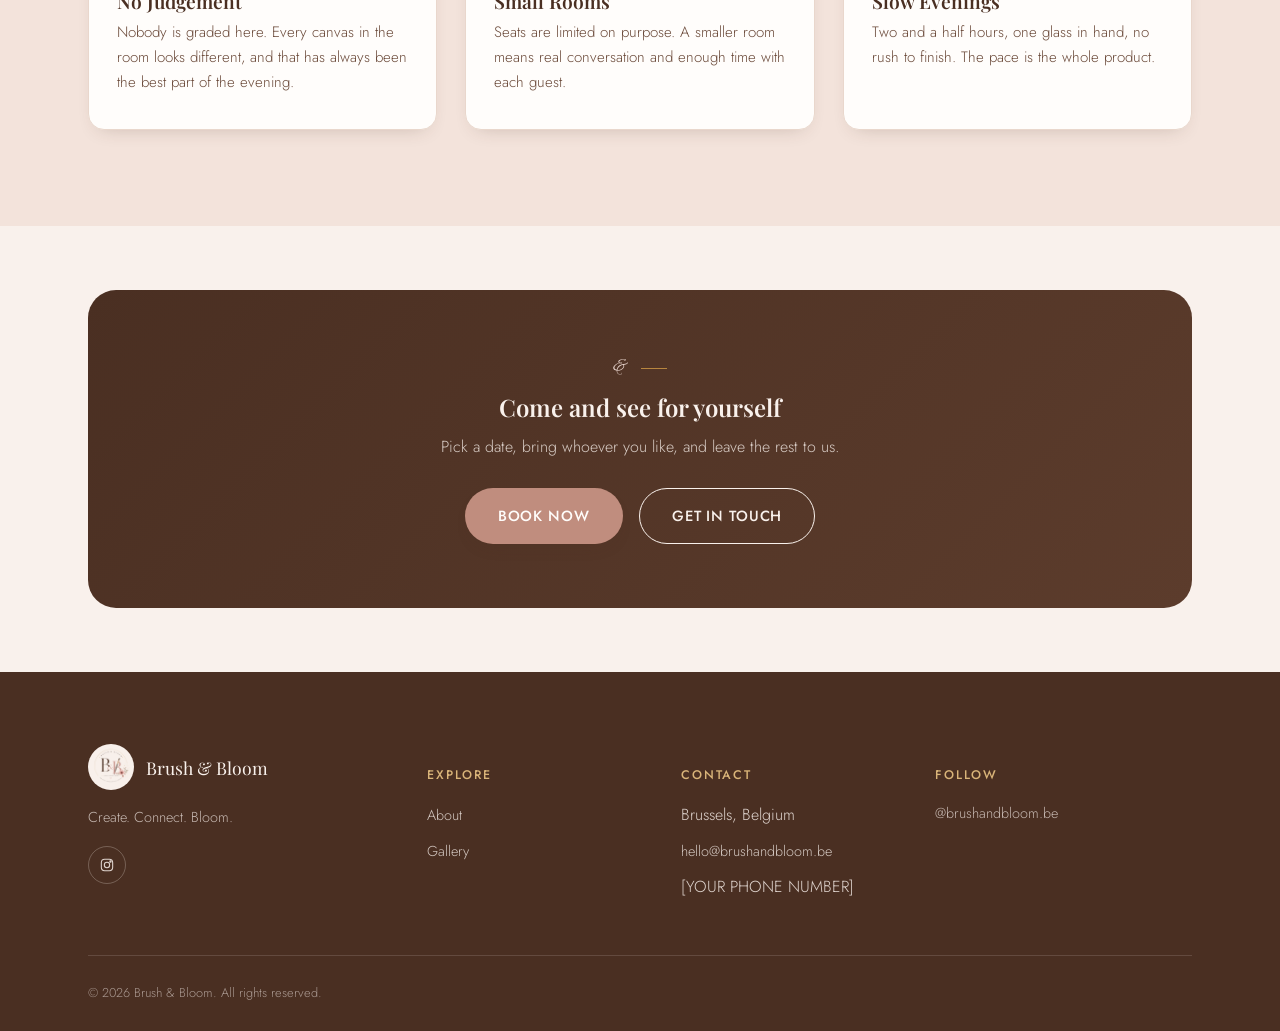
==== commit 6f2337bf: "Remove events and contact pages; show one session at a time The site now advertises a single upcomin" ====
--- a/site/about.html
+++ b/site/about.html
@@ -21,9 +21,7 @@
       <ul class="nav__links">
         <li><a href="index.html" data-i18n="nav.home">Home</a></li>
         <li><a href="about.html" data-i18n="nav.about" aria-current="page">About</a></li>
-        <li><a href="events.html" data-i18n="nav.events">Events &amp; Pricing</a></li>
         <li><a href="gallery.html" data-i18n="nav.gallery">Gallery</a></li>
-        <li><a href="contact.html" data-i18n="nav.contact">Contact</a></li>
       </ul>
       <div class="nav__actions">
         <div class="lang-switch" role="group" aria-label="Language">
@@ -31,7 +29,7 @@
           <button type="button" data-lang="fr">FR</button>
           <button type="button" data-lang="nl">NL</button>
         </div>
-        <a href="events.html#schedule" class="btn btn--primary btn--sm" data-book data-i18n="common.bookNow">Book Now</a>
+        <a href="index.html#schedule" class="btn btn--primary btn--sm" data-book data-i18n="common.bookNow">Book Now</a>
         <button class="nav__toggle" aria-label="Menu" aria-expanded="false">
           <span></span><span></span><span></span>
         </button>
@@ -123,8 +121,8 @@
         <h2>Come and see for yourself</h2>
         <p class="max-560 mx-auto">Pick a date, bring whoever you like, and leave the rest to us.</p>
         <div class="hero__actions" style="justify-content:center;margin-top:28px;">
-          <a href="events.html#schedule" class="btn btn--primary" data-book data-i18n="common.bookNow">Book Now</a>
-          <a href="contact.html" class="btn btn--outline-light" data-i18n="common.learnMore">Get in Touch</a>
+          <a href="index.html#schedule" class="btn btn--primary" data-book data-i18n="common.bookNow">Book Now</a>
+          <a href="mailto:hello@brushandbloom.be" class="btn btn--outline-light" data-i18n="common.learnMore">Get in Touch</a>
         </div>
       </div>
     </div>
@@ -151,10 +149,8 @@
         <h5 data-i18n="footer.explore">Explore</h5>
         <ul>
           <li><a href="about.html" data-i18n="nav.about">About</a></li>
-          <li><a href="events.html" data-i18n="nav.events">Events &amp; Pricing</a></li>
-          <li><a href="gallery.html" data-i18n="nav.gallery">Gallery</a></li>
-          <li><a href="contact.html" data-i18n="nav.contact">Contact</a></li>
-        </ul>
+            <li><a href="gallery.html" data-i18n="nav.gallery">Gallery</a></li>
+          </ul>
       </div>
       <div>
         <h5 data-i18n="footer.contact">Contact</h5>
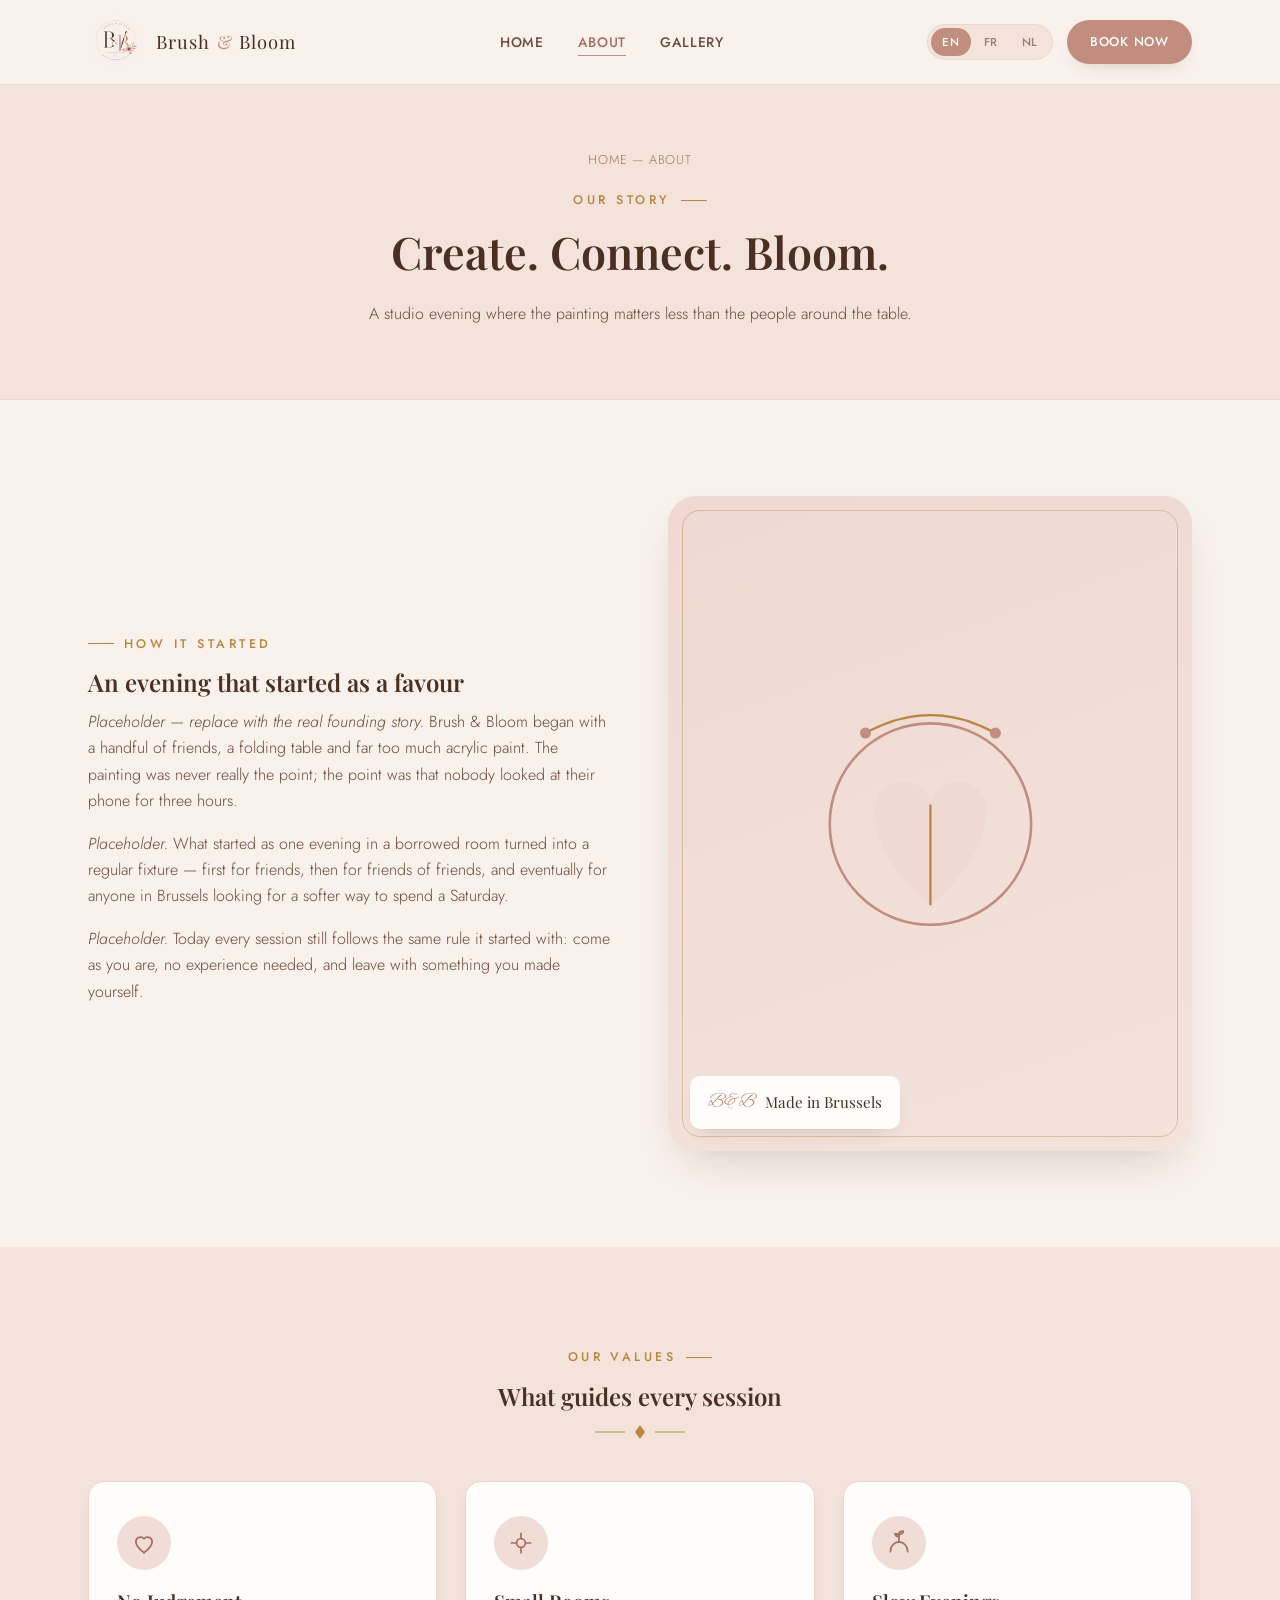
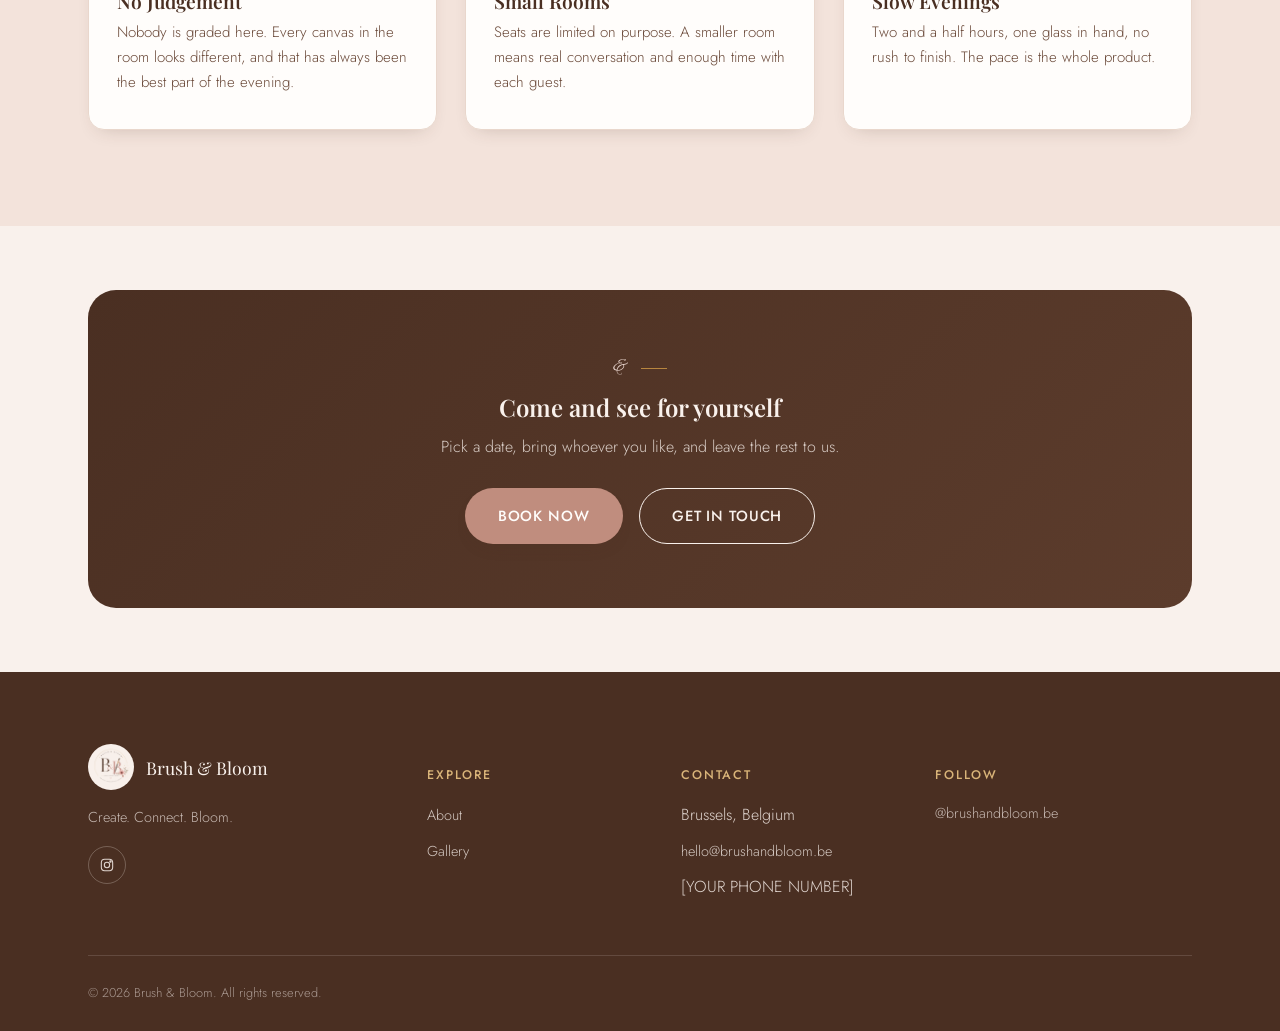
==== commit 06f328b3: "Drop invented traction stats from the hero The studio hasn't run its first session, so "500+ guests " ====
--- a/site/about.html
+++ b/site/about.html
@@ -71,7 +71,7 @@
             </svg>
             <div class="hero__badge">
               <span class="script">B&amp;B</span>
-              <span>Brussels, since 2023</span>
+              <span>Made in Brussels</span>
             </div>
           </div>
         </div>
